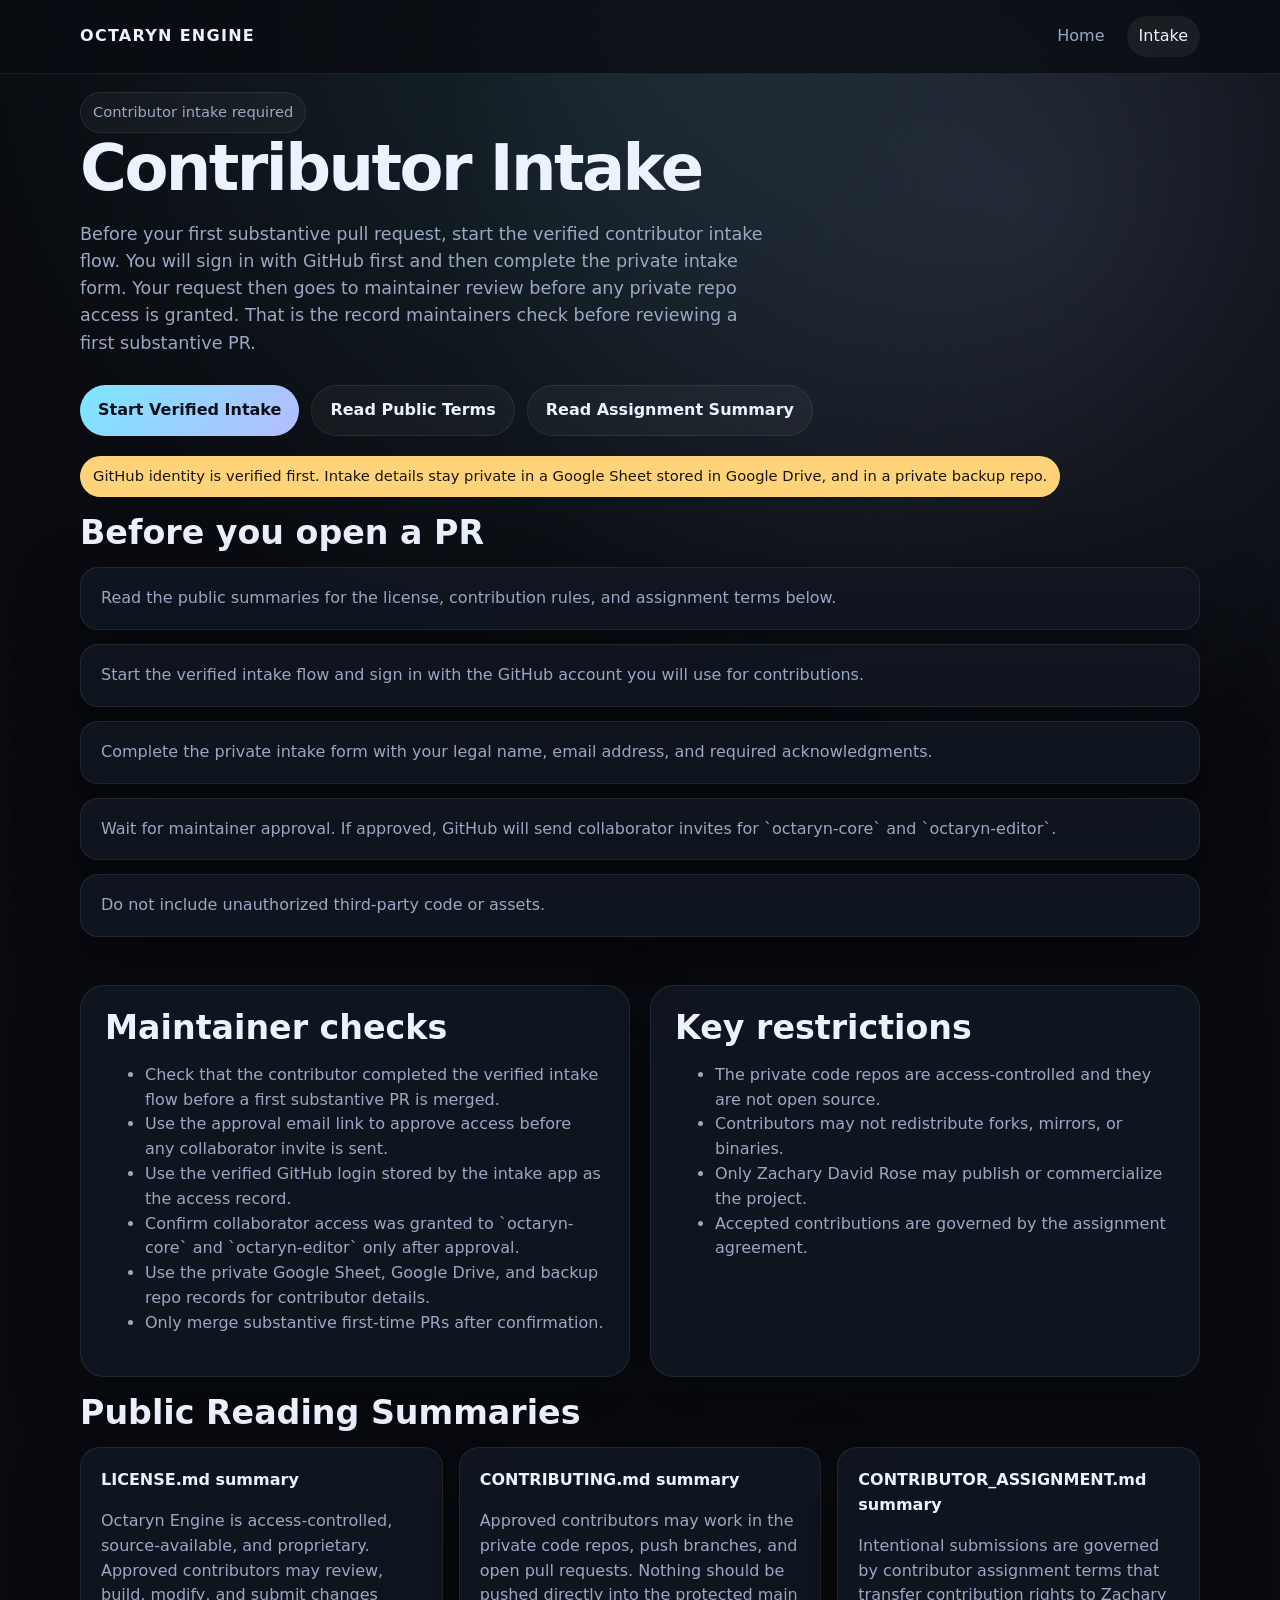
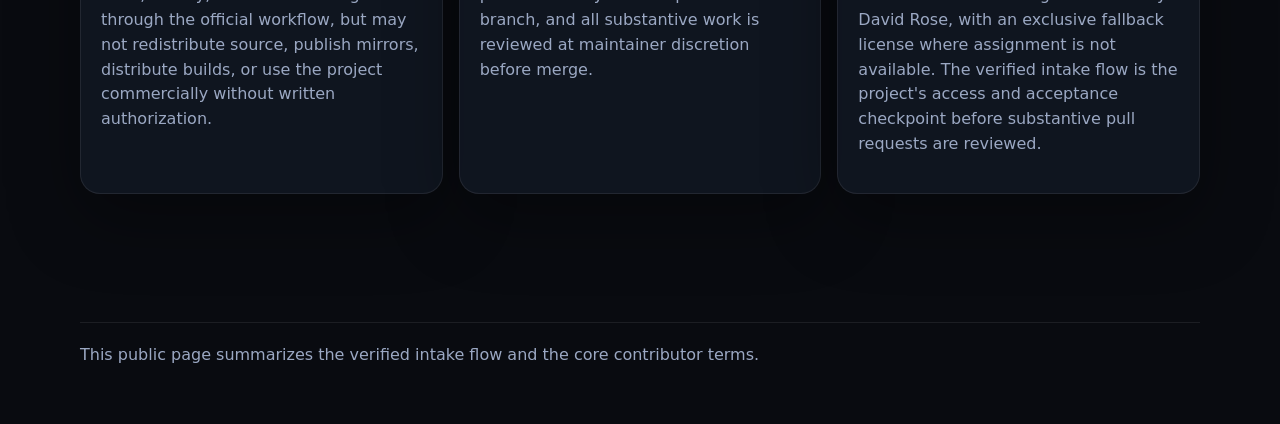
==== contribute.html @ d1942629 "Initial commit" ====
<!DOCTYPE html>
<html lang="en">
  <head>
    <meta charset="utf-8" />
    <meta name="viewport" content="width=device-width, initial-scale=1" />
    <title>Octaryn Engine Intake</title>
    <meta
      name="description"
      content="Contributor intake and PR requirements for Octaryn Engine."
    />
    <link rel="stylesheet" href="./styles.css" />
  </head>
  <body>
    <header class="site-header">
      <div class="wrap">
        <a class="brand" href="./index.html">Octaryn Engine</a>
        <nav class="nav" aria-label="Primary">
          <a href="./index.html">Home</a>
          <a class="active" href="./contribute.html">Intake</a>
        </nav>
      </div>
    </header>

    <main class="section">
      <div class="wrap">
        <span class="eyebrow">Contributor intake required</span>
        <h1>Contributor Intake</h1>
        <p class="lead">
          Before your first substantive pull request, start the verified
          contributor intake flow. You will sign in with GitHub first and then
          complete the private intake form. Your request then goes to maintainer
          review before any private repo access is granted. That is
          the record maintainers check before reviewing a first substantive PR.
        </p>

        <div class="actions">
          <a class="button primary" href="https://script.google.com/macros/s/AKfycbyGsHf7AzW0qI_kUaegpCnmitAFibEJpZmuFQYInYjenw40W7BExqRMsYSe-QW4r1U4/exec" rel="noreferrer">
            Start Verified Intake
          </a>
          <a class="button" href="#public-reading">
            Read Public Terms
          </a>
          <a class="button" href="#assignment-summary">
            Read Assignment Summary
          </a>
        </div>

        <div class="pill-row">
          <span class="pill warning">GitHub identity is verified first. Intake details stay private in a Google Sheet stored in Google Drive, and in a private backup repo.</span>
        </div>

        <section class="section">
          <h2>Before you open a PR</h2>
          <ol class="timeline">
            <li>
              Read the public summaries for the license, contribution rules, and
              assignment terms below.
            </li>
            <li>Start the verified intake flow and sign in with the GitHub account you will use for contributions.</li>
            <li>Complete the private intake form with your legal name, email address, and required acknowledgments.</li>
            <li>Wait for maintainer approval. If approved, GitHub will send collaborator invites for `octaryn-core` and `octaryn-editor`.</li>
            <li>Do not include unauthorized third-party code or assets.</li>
          </ol>
        </section>

        <div class="two-column">
          <section class="callout">
            <h2>Maintainer checks</h2>
            <ul>
              <li>Check that the contributor completed the verified intake flow before a first substantive PR is merged.</li>
              <li>Use the approval email link to approve access before any collaborator invite is sent.</li>
              <li>Use the verified GitHub login stored by the intake app as the access record.</li>
              <li>Confirm collaborator access was granted to `octaryn-core` and `octaryn-editor` only after approval.</li>
              <li>Use the private Google Sheet, Google Drive, and backup repo records for contributor details.</li>
              <li>Only merge substantive first-time PRs after confirmation.</li>
            </ul>
          </section>
          <section class="callout">
            <h2>Key restrictions</h2>
            <ul>
              <li>The private code repos are access-controlled and they are not open source.</li>
              <li>Contributors may not redistribute forks, mirrors, or binaries.</li>
              <li>Only Zachary David Rose may publish or commercialize the project.</li>
              <li>Accepted contributions are governed by the assignment agreement.</li>
            </ul>
          </section>
        </div>

        <section class="section" id="public-reading">
          <h2>Public Reading Summaries</h2>
          <div class="card-grid">
            <article class="card" id="license-summary">
              <strong>LICENSE.md summary</strong>
              <p>
                Octaryn Engine is access-controlled, source-available, and
                proprietary. Approved contributors may review, build, modify, and
                submit changes through the official workflow, but may not
                redistribute source, publish mirrors, distribute builds, or use
                the project commercially without written authorization.
              </p>
            </article>
            <article class="card" id="contributing-summary">
              <strong>CONTRIBUTING.md summary</strong>
              <p>
                Approved contributors may work in the private code repos, push branches,
                and open pull requests. Nothing should be pushed directly into the
                protected main branch, and all substantive work is reviewed at
                maintainer discretion before merge.
              </p>
            </article>
            <article class="card" id="assignment-summary">
              <strong>CONTRIBUTOR_ASSIGNMENT.md summary</strong>
              <p>
                Intentional submissions are governed by contributor assignment
                terms that transfer contribution rights to Zachary David Rose,
                with an exclusive fallback license where assignment is not
                available. The verified intake flow is the project's access and
                acceptance checkpoint before substantive pull requests are
                reviewed.
              </p>
            </article>
          </div>
        </section>
      </div>
    </main>

    <footer class="footer">
      <div class="wrap">
        This public page summarizes the verified intake flow and the core contributor terms.
      </div>
    </footer>
  </body>
  </html>
---- styles.css ----
:root {
  color-scheme: dark;
  --bg: #090b10;
  --bg-soft: #101520;
  --panel: rgba(17, 23, 34, 0.9);
  --panel-strong: rgba(20, 28, 42, 0.96);
  --border: rgba(255, 255, 255, 0.08);
  --text: #edf2ff;
  --muted: #9ba8c3;
  --accent: #7be7ff;
  --accent-strong: #b6bcff;
  --warning: #ffd37a;
  --shadow: 0 24px 70px rgba(0, 0, 0, 0.35);
}

* {
  box-sizing: border-box;
}

body {
  margin: 0;
  font-family: Inter, system-ui, -apple-system, BlinkMacSystemFont, "Segoe UI",
    sans-serif;
  background:
    radial-gradient(circle at top, rgba(123, 231, 255, 0.12), transparent 32%),
    radial-gradient(circle at 80% 10%, rgba(182, 188, 255, 0.12), transparent 28%),
    var(--bg);
  color: var(--text);
  line-height: 1.55;
}

a {
  color: var(--accent);
  text-decoration: none;
}

a:hover {
  text-decoration: underline;
}

.wrap {
  width: min(1120px, calc(100% - 32px));
  margin: 0 auto;
}

.site-header {
  position: sticky;
  top: 0;
  z-index: 10;
  backdrop-filter: blur(18px);
  background: rgba(9, 11, 16, 0.75);
  border-bottom: 1px solid var(--border);
}

.site-header .wrap {
  display: flex;
  align-items: center;
  justify-content: space-between;
  gap: 16px;
  padding: 16px 0;
}

.brand {
  font-weight: 700;
  letter-spacing: 0.08em;
  text-transform: uppercase;
  color: var(--text);
}

.nav {
  display: flex;
  flex-wrap: wrap;
  gap: 10px;
}

.nav a {
  padding: 8px 12px;
  border-radius: 999px;
  color: var(--muted);
}

.nav a.active,
.nav a:hover {
  background: rgba(255, 255, 255, 0.06);
  color: var(--text);
  text-decoration: none;
}

.hero {
  padding: 80px 0 48px;
}

.hero-grid {
  display: grid;
  gap: 24px;
  grid-template-columns: 1.35fr 0.95fr;
  align-items: stretch;
}

.eyebrow {
  display: inline-flex;
  align-items: center;
  gap: 8px;
  padding: 8px 12px;
  border-radius: 999px;
  border: 1px solid var(--border);
  background: rgba(255, 255, 255, 0.04);
  color: var(--muted);
  font-size: 0.92rem;
}

h1,
h2,
h3 {
  margin: 0 0 16px;
  line-height: 1.1;
}

h1 {
  font-size: clamp(2.6rem, 5vw, 4.8rem);
  letter-spacing: -0.04em;
}

h2 {
  font-size: clamp(1.6rem, 2.6vw, 2.2rem);
}

p,
li {
  color: var(--muted);
}

.lead {
  font-size: 1.1rem;
  max-width: 62ch;
}

.actions {
  display: flex;
  flex-wrap: wrap;
  gap: 12px;
  margin-top: 28px;
}

.button {
  display: inline-flex;
  align-items: center;
  justify-content: center;
  gap: 8px;
  padding: 12px 18px;
  border-radius: 999px;
  border: 1px solid var(--border);
  background: rgba(255, 255, 255, 0.04);
  color: var(--text);
  font-weight: 600;
}

.button.primary {
  background: linear-gradient(135deg, var(--accent), var(--accent-strong));
  color: #091019;
  border: 0;
}

.button:hover {
  text-decoration: none;
  transform: translateY(-1px);
}

.panel,
.card,
.callout,
.timeline li {
  border: 1px solid var(--border);
  background: var(--panel);
  box-shadow: var(--shadow);
}

.panel,
.callout {
  padding: 24px;
  border-radius: 24px;
}

.stat-grid,
.card-grid,
.link-grid {
  display: grid;
  gap: 16px;
}

.stat-grid,
.card-grid {
  grid-template-columns: repeat(auto-fit, minmax(220px, 1fr));
}

.link-grid {
  grid-template-columns: repeat(auto-fit, minmax(240px, 1fr));
}

.card {
  padding: 20px;
  border-radius: 20px;
}

.card strong,
.kicker {
  display: block;
  margin-bottom: 10px;
  color: var(--text);
}

.section {
  padding: 18px 0 48px;
}

.section-tight {
  padding-top: 0;
}

.pill-row {
  display: flex;
  flex-wrap: wrap;
  gap: 10px;
  margin-top: 20px;
}

.pill {
  display: inline-flex;
  padding: 8px 12px;
  border-radius: 999px;
  border: 1px solid var(--border);
  background: rgba(255, 255, 255, 0.04);
  color: var(--text);
  font-size: 0.92rem;
}

.pill.warning {
  color: #1a1406;
  background: var(--warning);
  border-color: transparent;
}

.code-block {
  overflow-x: auto;
  padding: 20px;
  border-radius: 20px;
  border: 1px solid var(--border);
  background: var(--panel-strong);
  color: #d8e1f8;
}

code,
pre {
  font-family: "SFMono-Regular", Consolas, "Liberation Mono", Menlo, monospace;
}

.timeline {
  list-style: none;
  padding: 0;
  margin: 0;
  display: grid;
  gap: 14px;
}

.timeline li {
  padding: 18px 20px;
  border-radius: 18px;
}

.footer {
  padding: 32px 0 56px;
  color: var(--muted);
}

.footer .wrap {
  border-top: 1px solid var(--border);
  padding-top: 20px;
}

.two-column {
  display: grid;
  gap: 20px;
  grid-template-columns: repeat(2, minmax(0, 1fr));
}

@media (max-width: 860px) {
  .hero-grid,
  .two-column {
    grid-template-columns: 1fr;
  }

  .site-header .wrap {
    align-items: flex-start;
    flex-direction: column;
  }

  .hero {
    padding-top: 48px;
  }
}
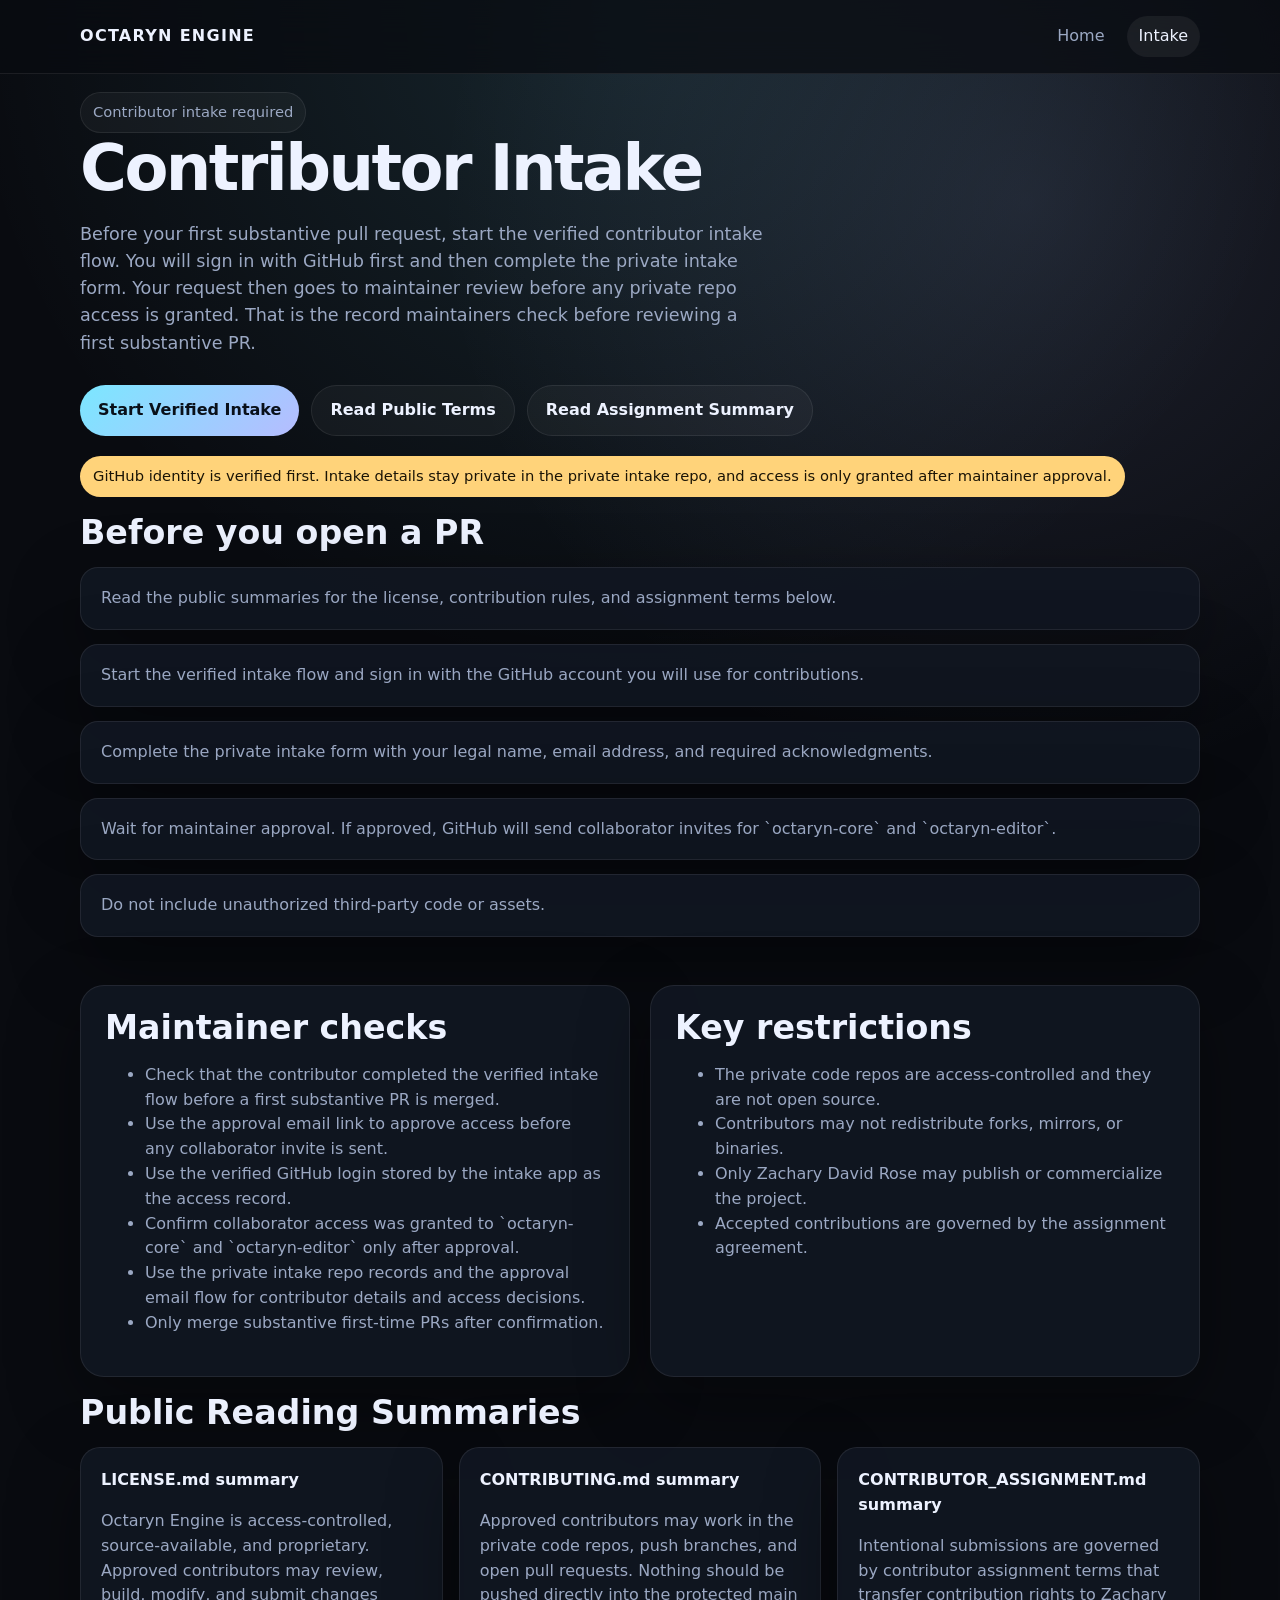
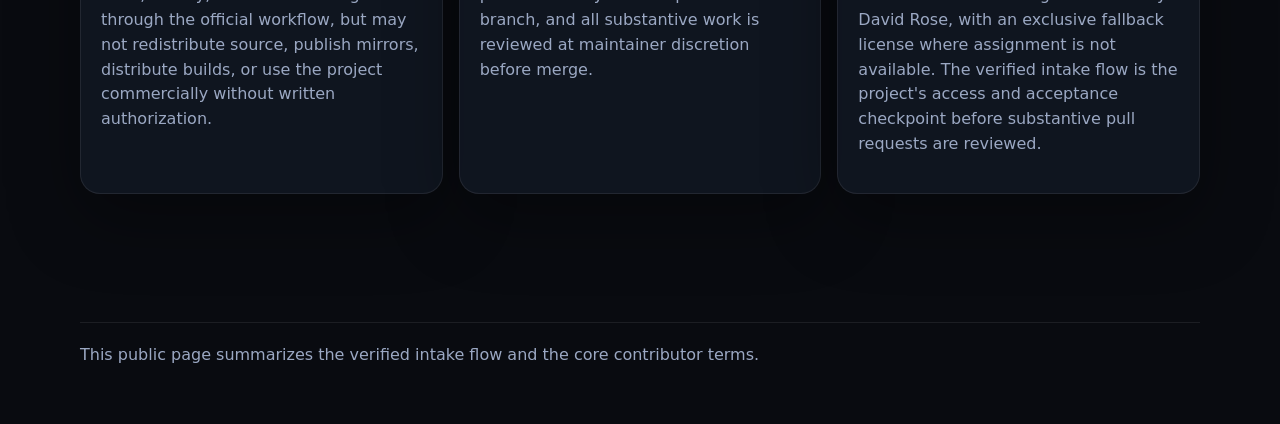
==== commit 1135c0c9: "Update public site for repo-only intake records" ====
--- a/contribute.html
+++ b/contribute.html
@@ -46,7 +46,7 @@
         </div>
 
         <div class="pill-row">
-          <span class="pill warning">GitHub identity is verified first. Intake details stay private in a Google Sheet stored in Google Drive, and in a private backup repo.</span>
+          <span class="pill warning">GitHub identity is verified first. Intake details stay private in the private intake repo, and access is only granted after maintainer approval.</span>
         </div>
 
         <section class="section">
@@ -71,7 +71,7 @@
               <li>Use the approval email link to approve access before any collaborator invite is sent.</li>
               <li>Use the verified GitHub login stored by the intake app as the access record.</li>
               <li>Confirm collaborator access was granted to `octaryn-core` and `octaryn-editor` only after approval.</li>
-              <li>Use the private Google Sheet, Google Drive, and backup repo records for contributor details.</li>
+              <li>Use the private intake repo records and the approval email flow for contributor details and access decisions.</li>
               <li>Only merge substantive first-time PRs after confirmation.</li>
             </ul>
           </section>
